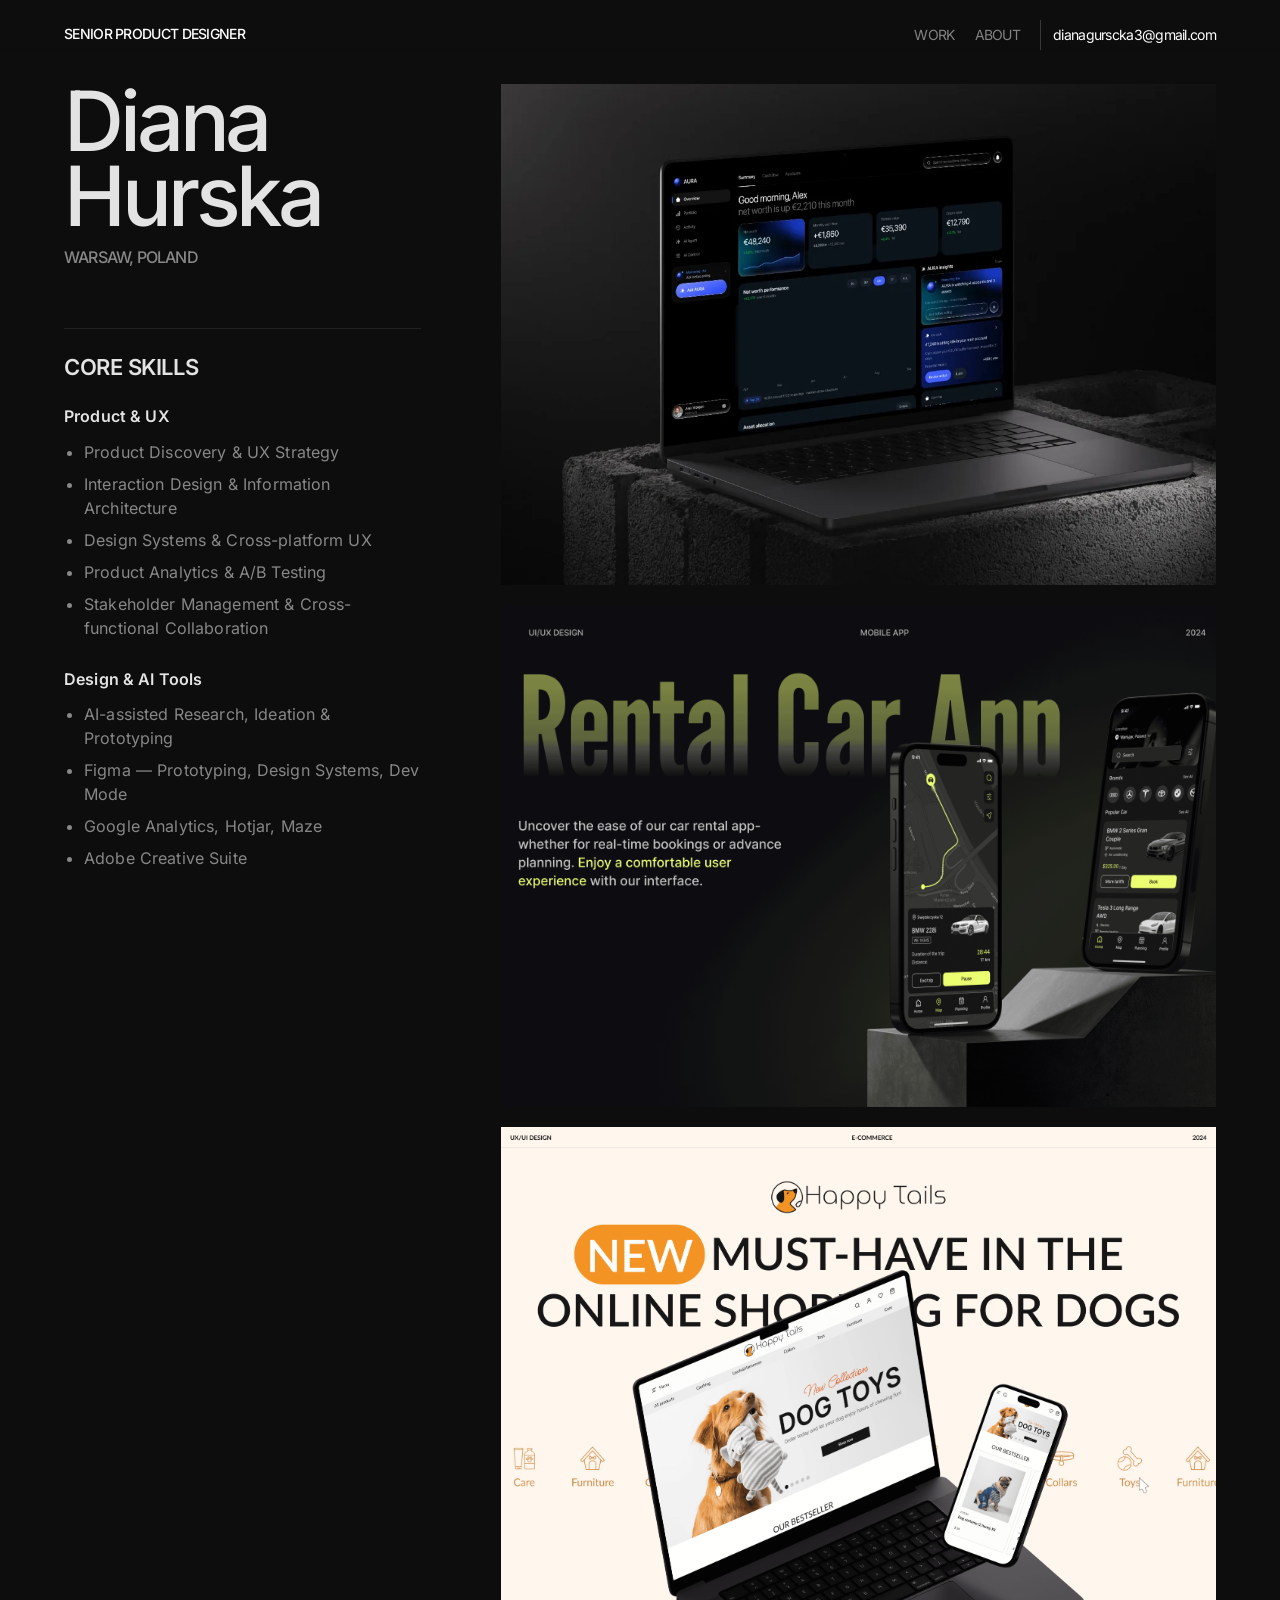
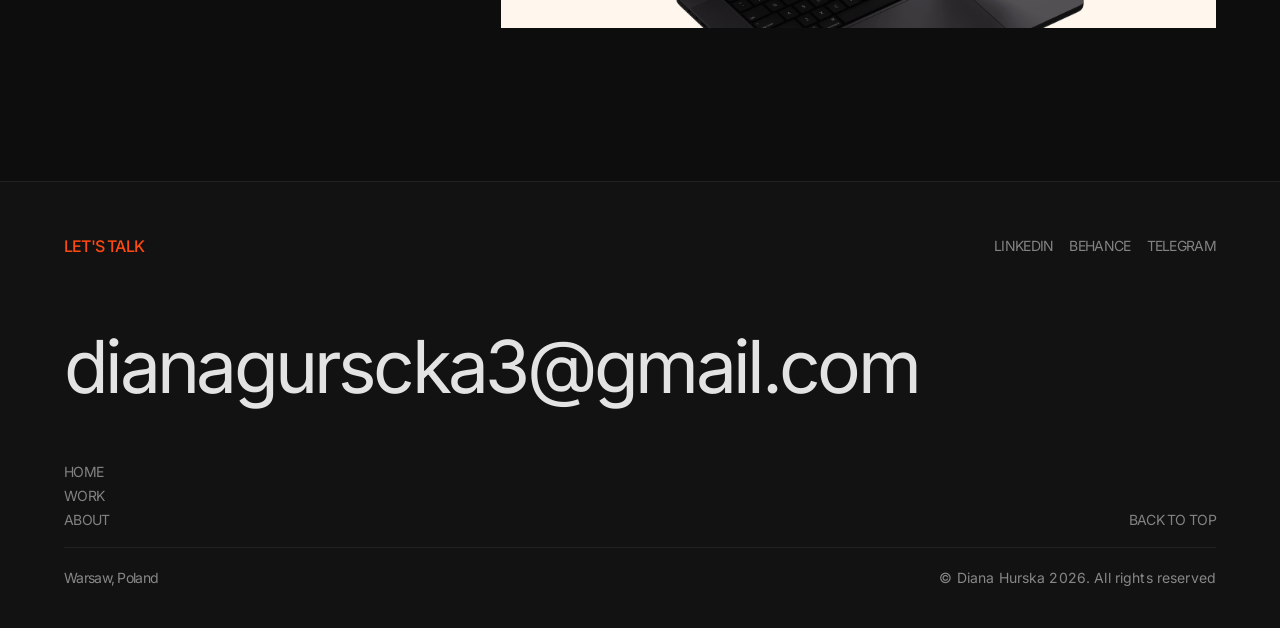
==== index.html @ 3d636f3d "Reorder social links and add home footer spacing" ====
<!doctype html>
<html lang="en">
<head>
  <meta charset="utf-8">
  <meta name="viewport" content="width=device-width, initial-scale=1">
  <title>Portfolio</title>
  <meta name="description" content="">
  <link rel="icon" href="assets/images/favicon.svg" type="image/svg+xml">
  <link rel="preconnect" href="https://fonts.googleapis.com">
  <link rel="preconnect" href="https://fonts.gstatic.com" crossorigin>
  <link href="https://fonts.googleapis.com/css2?family=Inter:wght@400;500;600;700&display=swap" rel="stylesheet">
  <link rel="preconnect" href="https://api.fontshare.com" crossorigin>
  <link href="https://api.fontshare.com/v2/css?f[]=general-sans@300&display=swap" rel="stylesheet">
  <link rel="stylesheet" href="assets/css/style.css?v=home-spacing">
</head>
<body data-page="home" id="top">
  <header id="header"></header>
  <main id="app"></main>
  <footer id="footer"></footer>
  <script src="content.js?v=social-order"></script>
  <script src="assets/js/main.js?v=selected-three"></script>
</body>
</html>
---- assets/css/style.css ----
:root {
  --bg: #0d0d0d;
  --bg-2: #121212;
  --card: #1a1a1a;
  --line: #222;
  --text: #e3e3e3;
  --muted: #878787;
  --nav: #828282;
  --dim: #636363;
  --digits: #c7c7c7;
  --accent: #FF4911;
  --gutter: 44px;
  --font: "Inter", -apple-system, BlinkMacSystemFont, "Helvetica Neue", Arial, sans-serif;
  --font-num: "General Sans", "Inter", sans-serif;
  --tight: -0.05em;
}
@media (min-width: 1200px) {
  :root { --gutter: clamp(64px, 5vw, 96px); }
}

* { box-sizing: border-box; margin: 0; padding: 0; }
html { scroll-behavior: smooth; background: var(--bg); }
body {
  background: var(--bg);
  color: var(--text);
  font-family: var(--font);
  font-size: 14px;
  line-height: 1.4;
  letter-spacing: 0.01em;
  font-optical-sizing: none;
  -webkit-font-smoothing: antialiased;
}
a { color: inherit; text-decoration: none; }
img, video { display: block; max-width: 100%; }
ul { list-style: none; }
button, input, textarea { font: inherit; color: inherit; }

.upper { text-transform: uppercase; }
.muted { color: var(--muted); }
.accent { color: var(--accent); }
.wrap { padding-inline: var(--gutter); }

/* ---------- Header ---------- */
.header {
  position: fixed; top: 0; left: 0; right: 0; z-index: 50;
  display: flex; justify-content: space-between; align-items: flex-start;
  padding: 26px var(--gutter) 18px;
  background: linear-gradient(var(--bg) 60%, rgba(13, 13, 13, 0));
  font-size: 14px; letter-spacing: var(--tight);
}
.header .brand { text-transform: uppercase; font-weight: 500; line-height: 1.2; max-width: 260px; color: #fff; }
.header .brand .nm { font-size: 16px; font-weight: 600; }
.header .brand .tag { display: block; }
.header .brand .nm { display: none; }
.header.scrolled .brand .tag, .header.compact .brand .tag { display: none; }
.header.scrolled .brand .nm, .header.compact .brand .nm { display: block; }
.nav { display: flex; align-items: center; gap: 20px; padding-top: 2px; }
.nav a { text-transform: uppercase; color: var(--nav); line-height: 1; transition: color .2s; }
.nav a:hover { color: #fafafa; }
.nav a.active { color: #fafafa; font-weight: 600; }
.nav .mail { text-transform: none; color: #fff; padding: 8px 0 8px 12px; margin-block: -8px; border-left: 1px solid #383838; }
.nav .at { display: none; font-size: 20px; font-weight: 600; color: #fff; }

/* ---------- Home ---------- */
.home { display: grid; grid-template-columns: minmax(0, 1fr) minmax(0, 2fr); gap: 0 80px; padding: 84px var(--gutter) clamp(96px, 12vw, 180px); }
.home-side { position: relative; }
.home-side .sticky {
  position: sticky; top: 84px;
  min-height: calc(100vh - 84px - 30px);
  display: flex; flex-direction: column; justify-content: space-between; gap: 48px;
}
.hero-name { font-size: 83px; line-height: .9; font-weight: 500; letter-spacing: var(--tight); }
.hero-loc { margin-top: 16px; font-size: 16px; font-weight: 500; line-height: 1; letter-spacing: var(--tight); color: var(--muted); text-transform: uppercase; }
.hero-tag-m { display: none; }
.core-skills { border-top: 1px solid var(--line); padding-top: 24px; }
.core-skills h2 { font-size: 22px; line-height: 1.3; font-weight: 600; letter-spacing: -.02em; margin-bottom: 24px; }
.core-skills h3 { font-size: 16px; line-height: 1.4; font-weight: 600; margin-bottom: 12px; }
.core-skills-group + .core-skills-group { margin-top: 28px; }
.core-skills ul { list-style: disc; padding-left: 20px; }
.core-skills li { color: var(--muted); font-size: 16px; line-height: 1.5; overflow-wrap: break-word; }
.core-skills li + li { margin-top: 8px; }

.projects { display: flex; flex-direction: column; gap: 20px; }
.project-card { position: relative; display: block; overflow: hidden; aspect-ratio: 864 / 606; background: var(--card); }
.project-card img { width: 100%; height: 100%; object-fit: cover; transition: transform .8s cubic-bezier(.2, .7, .2, 1); }
.project-card:hover img { transform: scale(1.04); }
.project-card .info {
  position: absolute; left: 0; right: 0; bottom: 0;
  display: flex; justify-content: space-between; align-items: flex-end; gap: 16px;
  padding: 24px; color: #fff;
  background: linear-gradient(transparent, rgba(0, 0, 0, .55));
  opacity: 0; transform: translateY(10px); transition: opacity .35s, transform .35s;
}
.project-card:hover .info, .project-card:focus-visible .info { opacity: 1; transform: none; }
.project-card .card-arrow { flex: none; width: 18px; height: 18px; color: #c2c2c2; opacity: 0; transform: translate(-3px, 3px); transition: opacity .35s, transform .35s; }
.project-card .card-arrow svg { display: block; width: 100%; height: 100%; }
.project-card:hover .card-arrow, .project-card:focus-visible .card-arrow { opacity: 1; transform: none; }
.project-card .info h3 { font-size: 18px; font-weight: 600; line-height: 1; letter-spacing: var(--tight); color: #fafafa; }
.project-card .info p { font-size: 14px; font-weight: 500; line-height: 1; letter-spacing: var(--tight); color: #ebebeb; }
.project-card .info p span { font-weight: 400; color: #949494; }

/* ---------- Sections ---------- */
.section { padding: 0 var(--gutter); }
.section-inner { border-top: 1px solid var(--line); padding-top: 28px; }
.section-title { font-size: 16px; line-height: 1; letter-spacing: var(--tight); text-transform: uppercase; font-weight: 500; margin-bottom: 40px; }

/* Recent */
.recent { padding-top: 120px; }
.recent-head { display: grid; grid-template-columns: 1fr auto; gap: 8px 24px; margin-bottom: 64px; }
.recent-head h2 { font-size: 20px; font-weight: 600; line-height: 1.4; letter-spacing: -0.02em; }
.tags { display: flex; color: var(--dim); font-size: 16px; letter-spacing: var(--tight); }
.tags span { padding: 0 12px; border-left: 1px solid #383838; }
.tags span:first-child { padding-left: 0; border: 0; }
.visit { display: inline-flex; gap: 6px; align-items: center; font-size: 16px; line-height: 1; letter-spacing: var(--tight); color: #949494; transition: color .2s; }
.visit:hover { color: var(--text); }
.visit svg { width: 10px; height: 10px; }
.recent-media { position: relative; aspect-ratio: 16 / 9; overflow: hidden; background: var(--card); cursor: pointer; }
.recent-media img, .recent-media video { width: 100%; height: 100%; object-fit: cover; }
.play {
  position: absolute; left: 50%; top: 50%; width: 52px; height: 52px; margin: -26px 0 0 -26px;
  border-radius: 50%; background: rgba(60, 60, 60, .75); backdrop-filter: blur(8px);
  display: grid; place-items: center; border: 0; cursor: pointer; transition: transform .2s;
}
.play:hover { transform: scale(1.08); }
.play svg { width: 16px; height: 16px; margin-left: 3px; fill: #fff; }
.recent-media.playing .play { display: none; }

/* Timeline */
.timeline { padding-top: 200px; }
.timeline-list { max-width: calc(66.66% + 27px); }
.tl-row {
  display: grid; grid-template-columns: 140px 1fr auto; align-items: center;
  border-bottom: 1px solid #1d1d1d; padding: 4px 8px 4px 0; font-size: 16px; line-height: 1.8; letter-spacing: 0.01em;
}
.tl-row + .tl-row { margin-top: 10px; }
.tl-row .yr { border-left: 1px solid #383838; padding: 2px 14px; color: var(--muted); }
.tl-row .co { display: flex; align-items: center; gap: 8px; color: var(--muted); }
.tl-row .rl { color: var(--text); }
.tl-row.current { margin-top: 80px; }
.tl-row.current .yr { border-color: var(--accent); color: var(--accent); }
.logo-dot { width: 14px; height: 14px; border-radius: 50%; background: #c2c2c2; color: #000; font-size: 9px; font-weight: 700; display: grid; place-items: center; flex: none; }
.logo-img { width: 14px; height: 14px; object-fit: contain; flex: none; }

/* Numbers */
.numbers { padding-top: 140px; }
/* Each digit column scrolls 0 → target in 3.6s after a short delay;
   the blocks fade up 14px with a small stagger. */
.numbers-grid { display: flex; justify-content: flex-end; flex-wrap: wrap; gap: 40px 96px; }
.num { display: flex; flex-direction: column; opacity: 0; transform: translateY(14px); transition: opacity .6s ease-out, transform .6s ease-out; }
.num.in { opacity: 1; transform: none; }
.num:nth-child(2) { transition-delay: .08s; }
.num:nth-child(3) { transition-delay: .16s; }
.num .val {
  display: flex; align-items: flex-start; overflow: hidden; height: 1em;
  font-family: var(--font-num); font-size: 154px; line-height: 1; font-weight: 300;
  font-variant-numeric: tabular-nums lining-nums; color: var(--digits); user-select: none;
}
.num .val .sfx { color: var(--accent); font-size: .48em; line-height: 1.2; margin-left: .04em; }
.num .lbl { color: var(--muted); font-size: 14px; line-height: 1.8; margin-top: 4px; }
.digit { display: inline-flex; justify-content: center; width: .65em; height: 1em; }
.digit + .digit { margin-left: -.17em; }
.digit > span { display: flex; flex-direction: column; will-change: transform; transition: transform 3.6s cubic-bezier(.5, .1, .2, .9) .175s; }
.digit > span > span { height: 1em; line-height: 1; margin-bottom: 1px; display: flex; align-items: center; justify-content: center; }

/* Stack */
.stack { padding-top: 140px; }
.stack-grid { display: grid; grid-template-columns: repeat(4, 1fr); gap: 4px; }
.stack-card { background: var(--card); padding: 22px; min-height: 186px; display: flex; flex-direction: column; justify-content: space-between; transition: background .25s; }
.stack-card:hover { background: #222; }
.stack-card.wide { grid-column: span 2; }
.stack-card .ic { width: 28px; height: 28px; }
.stack-card .ic-letter { width: 28px; height: 28px; border-radius: 8px; background: #e3e3e3; color: #000; font-weight: 600; display: grid; place-items: center; }
.stack-card h4 { font-weight: 400; font-size: 16px; line-height: 1.8; letter-spacing: 0.01em; margin-bottom: 0; }
.stack-card p { color: var(--muted); font-size: 14px; line-height: 1.8; letter-spacing: 0.01em; }
.stack-card.empty { background: transparent; border: 1px solid var(--line); position: relative; overflow: hidden; }
.stack-card.empty::before, .stack-card.empty::after {
  content: ""; position: absolute; left: 50%; top: 50%; width: 150%; height: 1px; background: var(--line);
}
.stack-card.empty::before { transform: translate(-50%, -50%) rotate(31deg); }
.stack-card.empty::after { transform: translate(-50%, -50%) rotate(-31deg); }

/* Elsewhere */
.elsewhere { padding-top: 140px; padding-bottom: 140px; }
.social-row {
  display: flex; justify-content: space-between; align-items: baseline;
  border-bottom: 1px solid var(--line); padding: 8px 0 4px;
}
.social-row .lbl { font-size: 44px; line-height: 1.3; letter-spacing: var(--tight); transition: color .25s, transform .4s; }
.social-row .hdl { color: var(--dim); font-size: 16px; line-height: 1.3; letter-spacing: var(--tight); }
.social-row:hover .lbl { color: var(--muted); transform: translateX(8px); }

/* ---------- Footer ---------- */
.footer { background: var(--bg-2); padding: 56px var(--gutter) 40px; margin-top: 0; border-top: 1px solid var(--line); }
.footer-top { display: flex; justify-content: space-between; align-items: center; gap: 20px; flex-wrap: wrap; }
.footer-top .lt { color: var(--accent); text-transform: uppercase; font-weight: 500; font-size: 16px; line-height: 1; letter-spacing: var(--tight); }
.footer-socials { display: flex; gap: 16px; flex-wrap: wrap; font-size: 14px; line-height: 1; letter-spacing: var(--tight); color: var(--nav); text-transform: uppercase; }
.footer-socials a:hover { color: var(--text); }
.footer-mail { display: inline-block; margin: 66px 0 50px; font-size: 73px; line-height: 1.3; letter-spacing: var(--tight); word-break: break-word; transition: color .25s; }
.footer-mail:hover { color: var(--muted); }
.footer-mid { display: flex; justify-content: space-between; align-items: flex-end; font-size: 14px; line-height: 1; letter-spacing: var(--tight); text-transform: uppercase; color: var(--nav); padding-bottom: 20px; border-bottom: 1px solid var(--line); }
.footer-mid nav { display: flex; flex-direction: column; gap: 10px; }
.footer-mid a:hover { color: var(--text); }
.footer-bot { display: flex; justify-content: space-between; gap: 16px; flex-wrap: wrap; padding-top: 20px; font-size: 14px; line-height: 1.4; letter-spacing: var(--tight); color: var(--muted); }
.footer-bot span:last-child { letter-spacing: 0.01em; }

/* ---------- About ---------- */
.page { padding-top: 84px; }
.page-title { font-size: 38px; line-height: 1; letter-spacing: var(--tight); font-weight: 500; text-transform: uppercase; padding: 0 var(--gutter) 28px; border-bottom: 1px solid var(--line); }
.about-grid { display: grid; grid-template-columns: minmax(0, 1fr) minmax(0, 1fr); gap: 40px; padding: 18px var(--gutter) 0; }
.about-bio { display: grid; grid-template-columns: 68px 1fr; max-width: 520px; }
.about-bio .lbl { color: var(--muted); text-transform: uppercase; font-size: 14px; line-height: 1.8; }
.about-bio p { font-size: 14px; line-height: 1.8; max-width: 380px; }
.about-socials { display: flex; gap: 16px; flex-wrap: wrap; border-top: 1px solid var(--line); margin-top: 40px; padding-top: 16px; font-size: 14px; line-height: 1; letter-spacing: var(--tight); color: var(--nav); text-transform: uppercase; max-width: 380px; }
.about-socials a:hover { color: var(--text); }
.portrait-wrap { position: relative; justify-self: end; width: 320px; padding: 0 0 60px 80px; }
.portrait-frame { position: absolute; left: 0; top: 60px; width: 312px; height: 440px; border: 1px solid var(--line); overflow: hidden; }
.portrait-frame::before, .portrait-frame::after { content: ""; position: absolute; left: 50%; top: 50%; width: 180%; height: 1px; background: var(--line); }
.portrait-frame::before { transform: translate(-50%, -50%) rotate(55deg); }
.portrait-frame::after { transform: translate(-50%, -50%) rotate(-55deg); }
.portrait-wrap img { position: relative; width: 314px; aspect-ratio: 314 / 440; object-fit: cover; }
.portrait-wrap { width: 394px; }
.page { overflow-x: hidden; }
.about-grid > div:first-child { position: relative; z-index: 2; }
.marquee { overflow: hidden; width: 100vw; margin: 44px 0 0 calc(var(--gutter) * -1); pointer-events: none; }
.marquee-track { display: flex; width: max-content; animation: marquee 30s linear infinite; }
.marquee-track span { color: var(--accent); text-transform: uppercase; font-size: 20px; line-height: 1; letter-spacing: var(--tight); padding: 0 0 0 54px; white-space: nowrap; }
@keyframes marquee { to { transform: translateX(-50%); } }

.touch { display: block; padding: 60px var(--gutter) 120px; }
.touch h2 { font-size: 38px; line-height: 1; letter-spacing: var(--tight); font-weight: 500; text-transform: uppercase; margin-bottom: 30px; }
.form { display: flex; flex-direction: column; max-width: 880px; }
.form input, .form textarea { background: transparent; border: 0; border-bottom: 1px solid var(--line); padding: 14px 0; outline: none; font-size: 16px; resize: none; }
.form input::placeholder, .form textarea::placeholder { color: var(--muted); }
.form input:focus, .form textarea:focus { border-color: #555; }
.form textarea { height: 140px; padding-top: 22px; }
.form button { align-self: flex-start; background: none; border: 0; cursor: pointer; margin-top: 40px; font-size: 24px; line-height: 1.2; letter-spacing: -0.04em; color: #fff; text-transform: uppercase; display: flex; gap: 10px; align-items: center; }
.form button svg { width: 14px; height: 14px; transition: transform .25s; }
.form button:hover svg { transform: translate(3px, -3px); }
.form .status { margin-top: 16px; color: var(--muted); }

/* ---------- Project page ---------- */
.p-hero { padding: 84px var(--gutter) 0; }
.p-hero .cover { aspect-ratio: 1352 / 780; overflow: hidden; background: var(--card); }
.p-hero .cover img { width: 100%; height: 100%; object-fit: cover; }
.p-head { display: flex; justify-content: space-between; align-items: center; padding: 60px var(--gutter) 22px; }
.p-head h1 { font-size: 38px; line-height: 1; letter-spacing: var(--tight); font-weight: 500; }
.p-meta { display: flex; gap: 0; padding: 22px var(--gutter); border-top: 1px solid var(--line); margin: 0 var(--gutter); padding-inline: 0; }
.p-meta div { flex: 1; color: var(--muted); font-size: 16px; line-height: 1.1; letter-spacing: normal; }
.p-meta div:last-child { flex: .9; }
.p-meta b { color: var(--text); font-weight: 400; margin-left: 6px; }
.p-about { display: grid; grid-template-columns: 1fr 1fr; gap: 40px; padding: 100px var(--gutter) 80px; }
.p-about .lbl { color: #949494; font-size: 16px; line-height: 1; letter-spacing: var(--tight); }
.p-about p { font-size: 16px; line-height: 1.8; max-width: 680px; justify-self: end; }
.p-about p b { font-weight: 700; }
.blocks { display: flex; flex-direction: column; gap: 8px; padding: 0 var(--gutter); }
.blk-img img, .blk-pair img, .blk-split img { width: 100%; height: 100%; object-fit: cover; background: var(--card); }
.blk-img { aspect-ratio: 1352 / 780; overflow: hidden; }
.blk-pair { display: grid; grid-template-columns: 1fr 1fr; gap: 8px; }
.blk-pair > div { aspect-ratio: 672 / 712; overflow: hidden; }
.blk-text { padding: 36px 0 120px; max-width: 900px; }
.blk-text h3 { font-size: 20px; font-weight: 600; line-height: 1.4; letter-spacing: -0.02em; margin-bottom: 26px; }
.blk-text p { font-size: 16px; line-height: 1.8; }
.blk-quote { padding: 120px 0; max-width: 960px; }
.blk-quote p { font-size: 22px; font-weight: 500; line-height: 1.7; letter-spacing: normal; }
.blk-quote span { display: block; margin-top: 28px; color: var(--muted); font-size: 14px; line-height: 1.8; }
.blk-split { display: grid; grid-template-columns: 1fr 1fr; gap: 150px; align-items: end; padding: 60px 0 120px; }
.blk-split > div:first-child { aspect-ratio: 678 / 576; overflow: hidden; }
.blk-split h3 { font-size: 20px; font-weight: 600; line-height: 1.4; letter-spacing: -0.02em; margin-bottom: 26px; }
.blk-split p { color: var(--muted); font-size: 16px; line-height: 1.8; max-width: 460px; }
.blk-video video { width: 100%; }
.more { display: grid; grid-template-columns: 1fr 1fr; gap: 40px; padding: 40px var(--gutter) 100px; margin: 40px var(--gutter) 0; border-top: 1px solid var(--line); padding-inline: 0; }
.more h3 { font-size: 20px; font-weight: 600; line-height: 1.4; letter-spacing: -0.02em; }
.more-list { display: grid; grid-template-columns: 1fr 1fr; gap: 12px; }
.more-list a { aspect-ratio: 334 / 230; overflow: hidden; display: block; background: var(--card); }
.more-list img { width: 100%; height: 100%; object-fit: cover; transition: transform .6s; }
.more-list a:hover img { transform: scale(1.05); }

/* ---------- Reveal on scroll ---------- */
.reveal { opacity: 0; transform: translateY(30px); transition: opacity .9s ease, transform .9s cubic-bezier(.2, .7, .2, 1); }
.reveal.in { opacity: 1; transform: none; }
@media (prefers-reduced-motion: reduce) {
  .reveal, .num { opacity: 1; transform: none; transition: none; }
  .digit > span { transition: none; }
  .project-card .info, .project-card .card-arrow { transition: none; }
  .marquee-track { animation: none; }
  html { scroll-behavior: auto; }
}

/* ---------- Tablet ---------- */
@media (max-width: 1100px) {
  :root { --gutter: 28px; }
  .home { gap: 0 40px; }
  .hero-name { font-size: 57px; }
  .num .val { font-size: 95px; }
  .num .val .sfx { font-size: .63em; }
  .footer-mail { font-size: 52px; }
  .stack-grid { grid-template-columns: repeat(2, 1fr); }
  .blk-split { gap: 60px; }
}

/* ---------- Mobile ---------- */
@media (max-width: 760px) {
  :root { --gutter: 16px; }
  .header { padding-top: 24px; font-size: 14px; align-items: center; }
  .header .brand { display: none; }
  .header.scrolled .brand { display: block; order: 0; }
  .header.compact .brand { display: block; }
  .header { justify-content: space-between; }
  .nav { gap: 20px; width: 100%; justify-content: flex-start; }
  .header.scrolled .nav, .header.compact .nav { width: auto; }
  .nav .mail { display: none; }
  .nav .at { display: block; margin-left: auto; }
  .header.scrolled .nav .at, .header.compact .nav .at { display: none; }

  .home { grid-template-columns: 1fr; padding-top: 72px; }
  .home-side .sticky { display: contents; }
  .hero { order: 1; }
  .projects { order: 2; }
  .core-skills { order: 3; }
  .hero-name { font-size: 50px; }
  .hero-tag-m { display: block; text-transform: uppercase; font-size: 16px; line-height: 1.4; letter-spacing: var(--tight); margin-top: 24px; font-weight: 500; color: #fff; }
  .hero-loc { margin-top: 40px; }
  .recent-head h2 { font-size: 18px; }
  .projects {
    flex-direction: row; overflow-x: auto; scroll-snap-type: x mandatory; gap: 8px;
    margin: 50px calc(var(--gutter) * -1) 80px; padding: 0 var(--gutter);
    scrollbar-width: none;
  }
  .projects::-webkit-scrollbar { display: none; }
  .project-card { flex: 0 0 88%; scroll-snap-align: start; }
  .project-card .info { opacity: 1; transform: none; padding: 16px; }
  .project-card .card-arrow { opacity: 1; transform: none; }
  .home-side { display: contents; }

  .recent { padding-top: 60px; }
  .recent-head { grid-template-columns: 1fr; margin-bottom: 30px; }
  .recent-head .visit { justify-self: end; margin-top: 20px; }
  .timeline { padding-top: 80px; }
  .timeline-list { max-width: none; }
  .tl-row { grid-template-columns: 1fr 1fr; padding: 12px 0; font-size: 16px; }
  .tl-row .rl { grid-column: 2; margin-top: 10px; }
  .tl-row .yr { grid-row: span 2; align-self: start; }
  .numbers { padding-top: 80px; }
  .numbers-grid { flex-direction: column; gap: 40px; }
  .numbers-grid { justify-content: flex-start; }
  .num .val { font-size: 105px; }
  .num .val .sfx { font-size: .52em; }
  .stack { padding-top: 80px; }
  .stack-grid { grid-template-columns: 1fr 1fr; }
  .stack-card.wide { grid-column: span 2; }
  .elsewhere { padding: 80px var(--gutter) 80px; }
  .social-row .lbl { font-size: 27px; }

  .footer-mail { font-size: 28px; margin: 50px 0 40px; }
  .footer { padding: 40px var(--gutter) 24px; }
  .footer-top { flex-direction: column; align-items: flex-start; gap: 30px; }
  .footer-socials { display: flex; gap: 24px; }


  .about-grid { grid-template-columns: 1fr; }
  .portrait-wrap { justify-self: start; width: 100%; max-width: 394px; padding-left: 40px; }
  .portrait-frame { width: calc(100% - 40px); height: auto; aspect-ratio: 314 / 440; top: 40px; }
  .portrait-wrap img { width: 100%; }
  .marquee { margin-top: 30px; }
  .touch { grid-template-columns: 1fr; gap: 20px; padding-bottom: 80px; }

  .p-hero { padding-top: 72px; }
  .p-meta { flex-direction: column; gap: 10px; }
  .p-about { grid-template-columns: 1fr; padding: 40px var(--gutter); gap: 16px; }
  .p-about p { justify-self: start; }
  .blk-pair { grid-template-columns: 1fr; }
  .blk-text { padding: 30px 0 60px; }
  .blk-quote { padding: 60px 0; }
  .blk-quote p { font-size: 18px; }
  .blk-split { grid-template-columns: 1fr; gap: 30px; padding: 30px 0 60px; }
  .more { grid-template-columns: 1fr; }
}
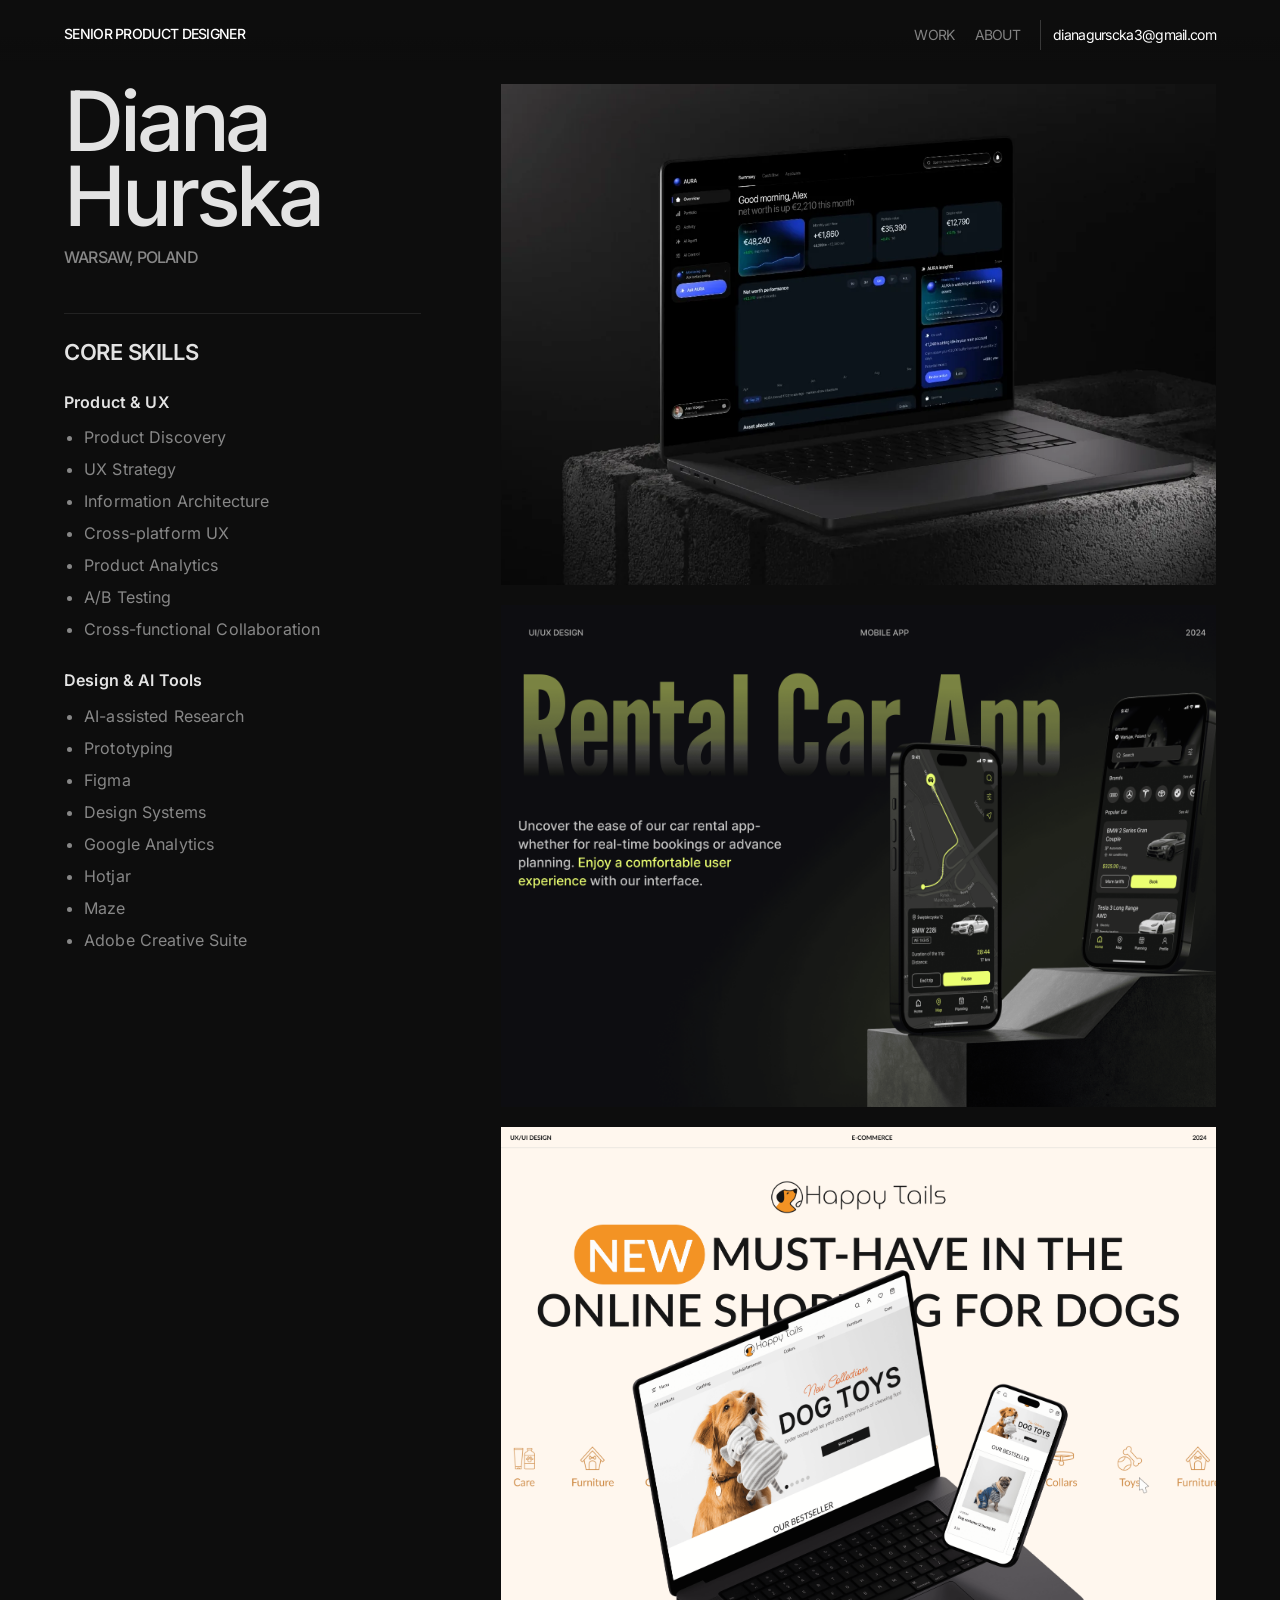
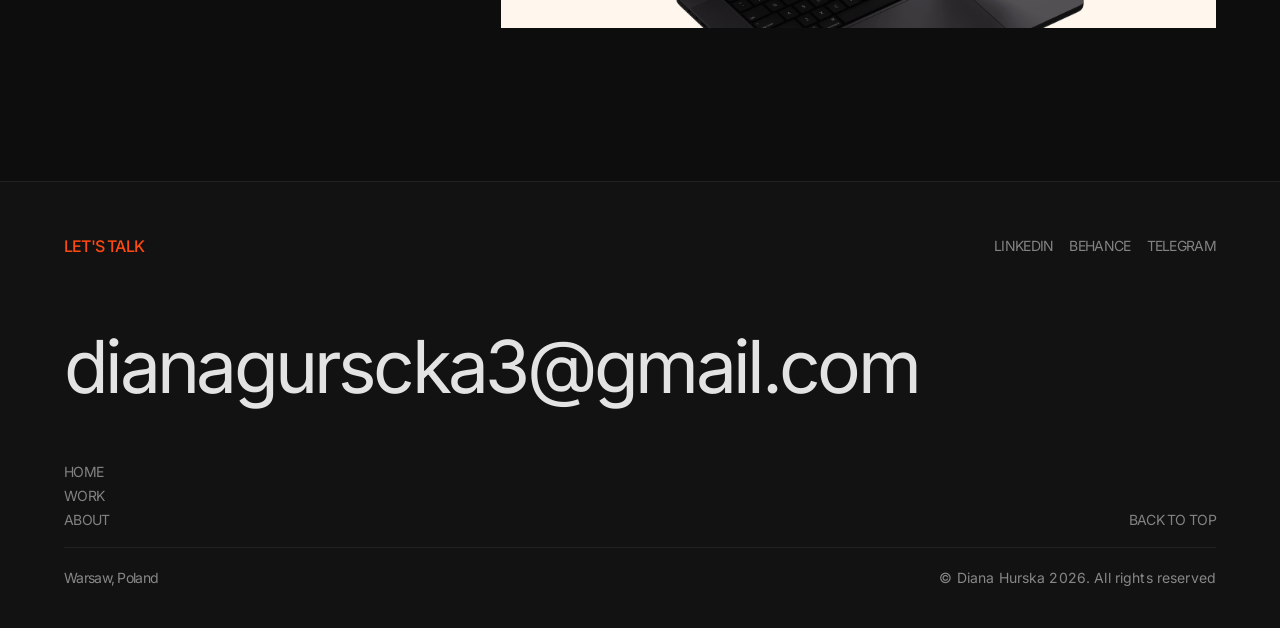
==== commit 18deb1c0: "Update core skills copy and list each skill separately" ====
--- a/index.html
+++ b/index.html
@@ -17,7 +17,7 @@
   <header id="header"></header>
   <main id="app"></main>
   <footer id="footer"></footer>
-  <script src="content.js?v=social-order"></script>
+  <script src="content.js?v=core-skills"></script>
   <script src="assets/js/main.js?v=selected-three"></script>
 </body>
 </html>
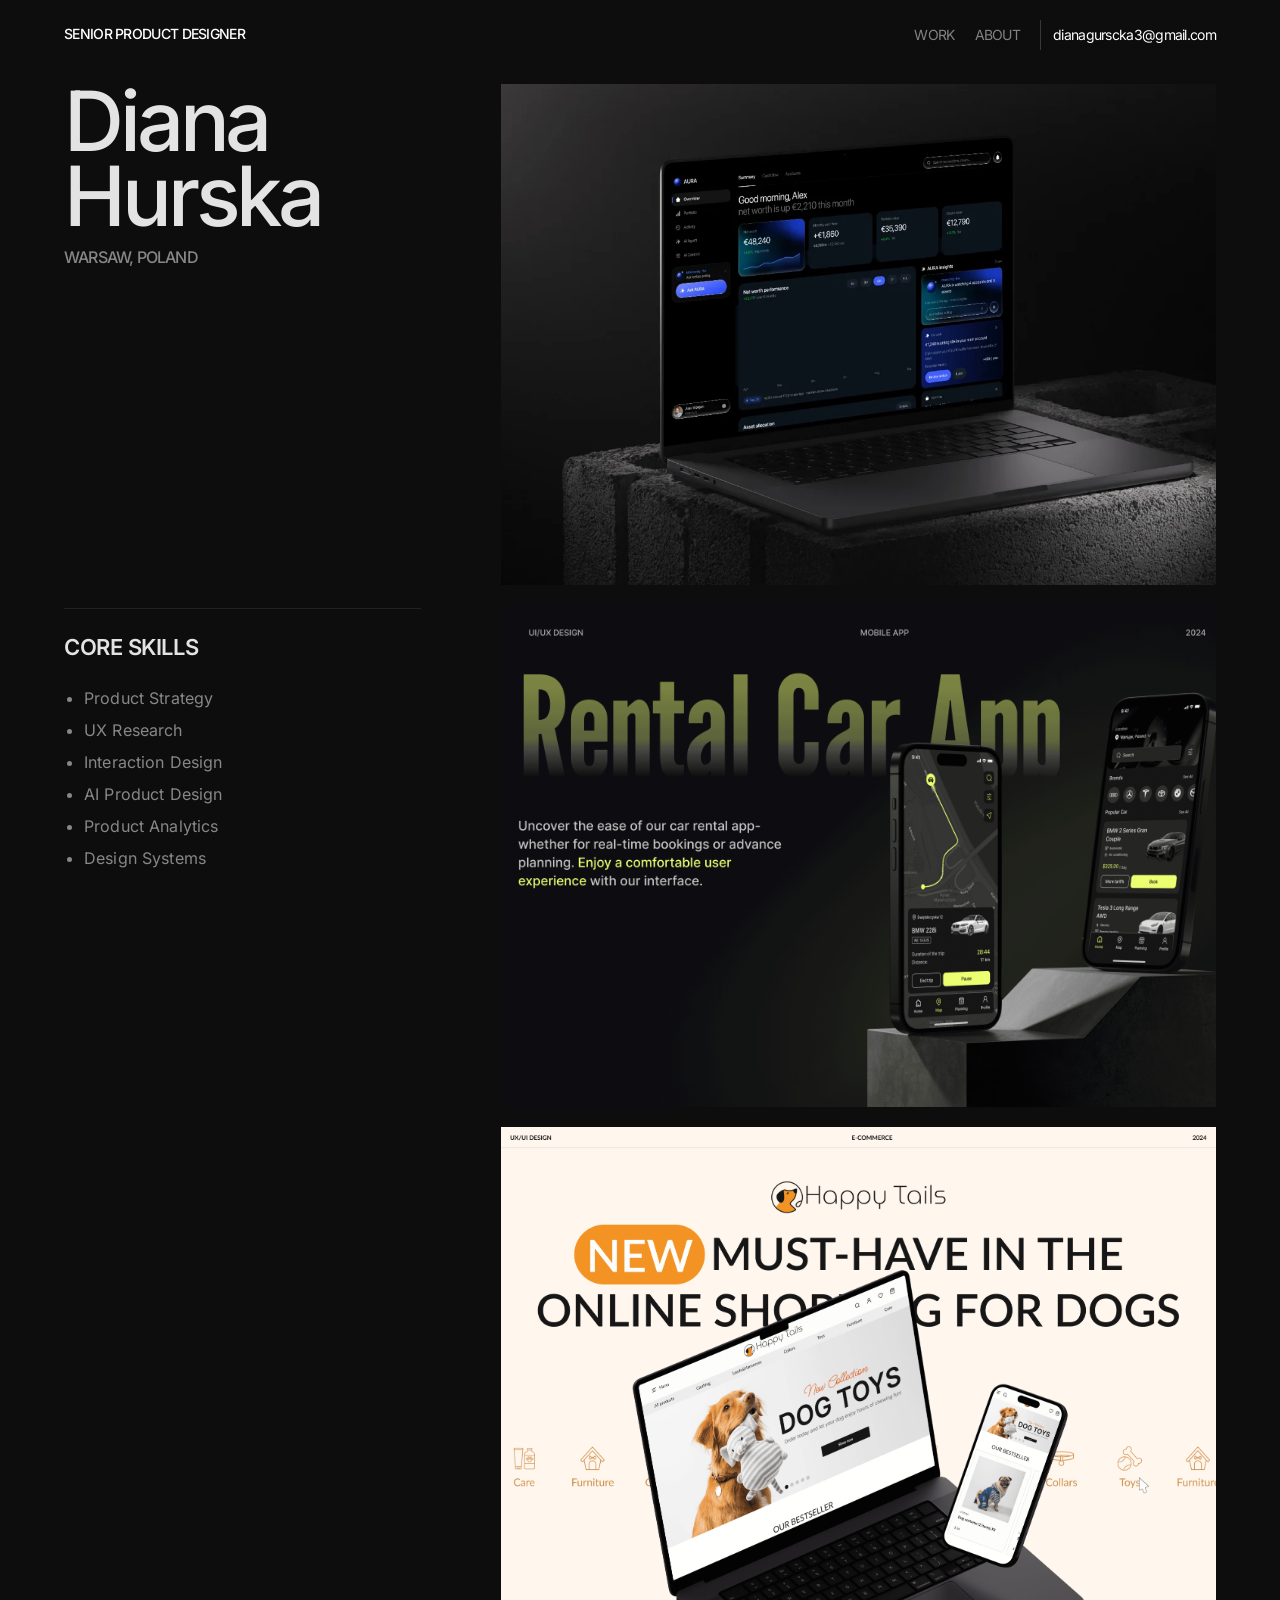
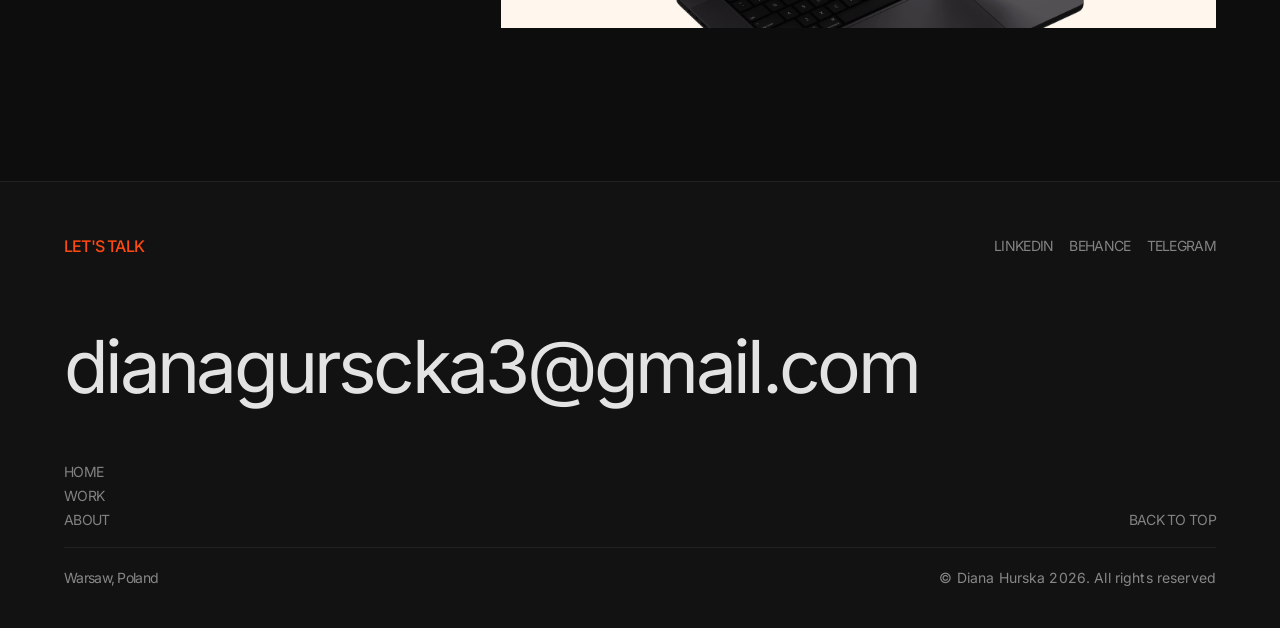
==== commit 12797f21: "Replace core skills with six focused design skills" ====
--- a/index.html
+++ b/index.html
@@ -17,7 +17,7 @@
   <header id="header"></header>
   <main id="app"></main>
   <footer id="footer"></footer>
-  <script src="content.js?v=core-skills"></script>
-  <script src="assets/js/main.js?v=selected-three"></script>
+  <script src="content.js?v=core-skills-six"></script>
+  <script src="assets/js/main.js?v=core-skills-six"></script>
 </body>
 </html>
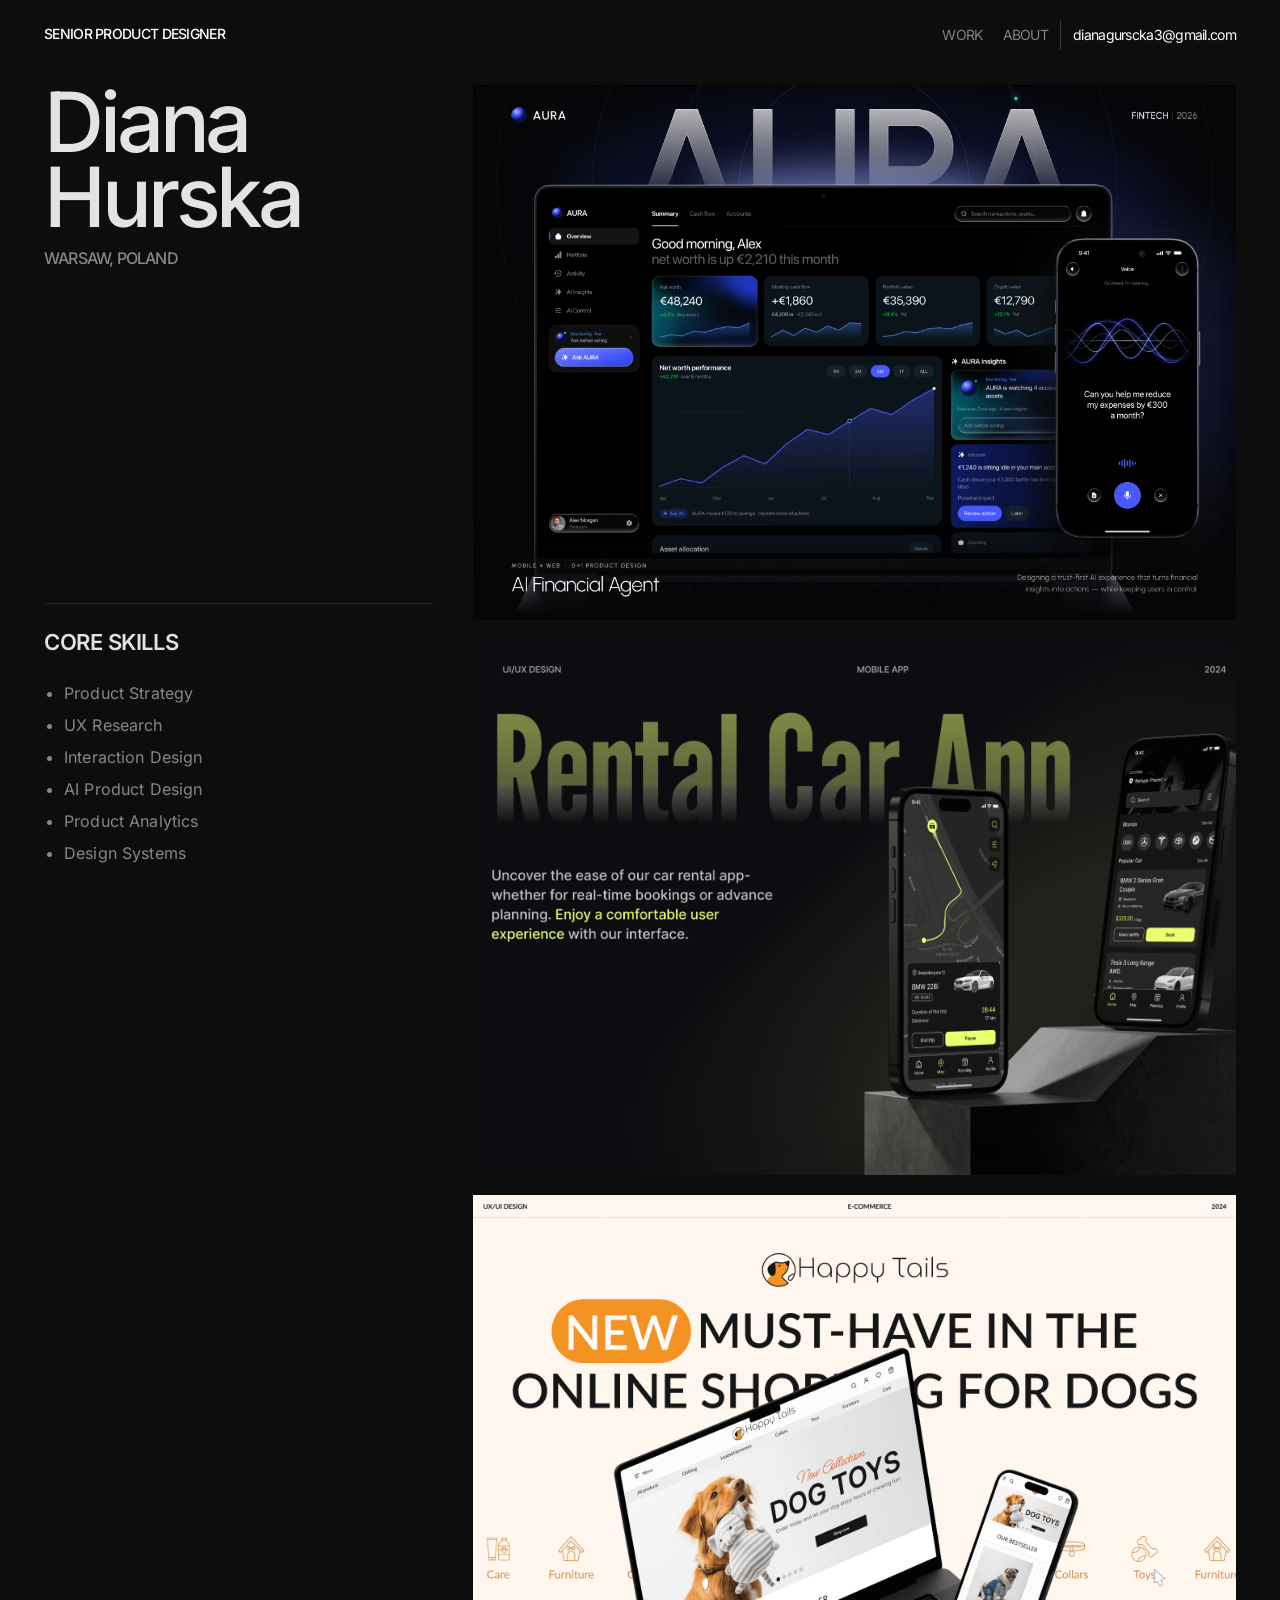
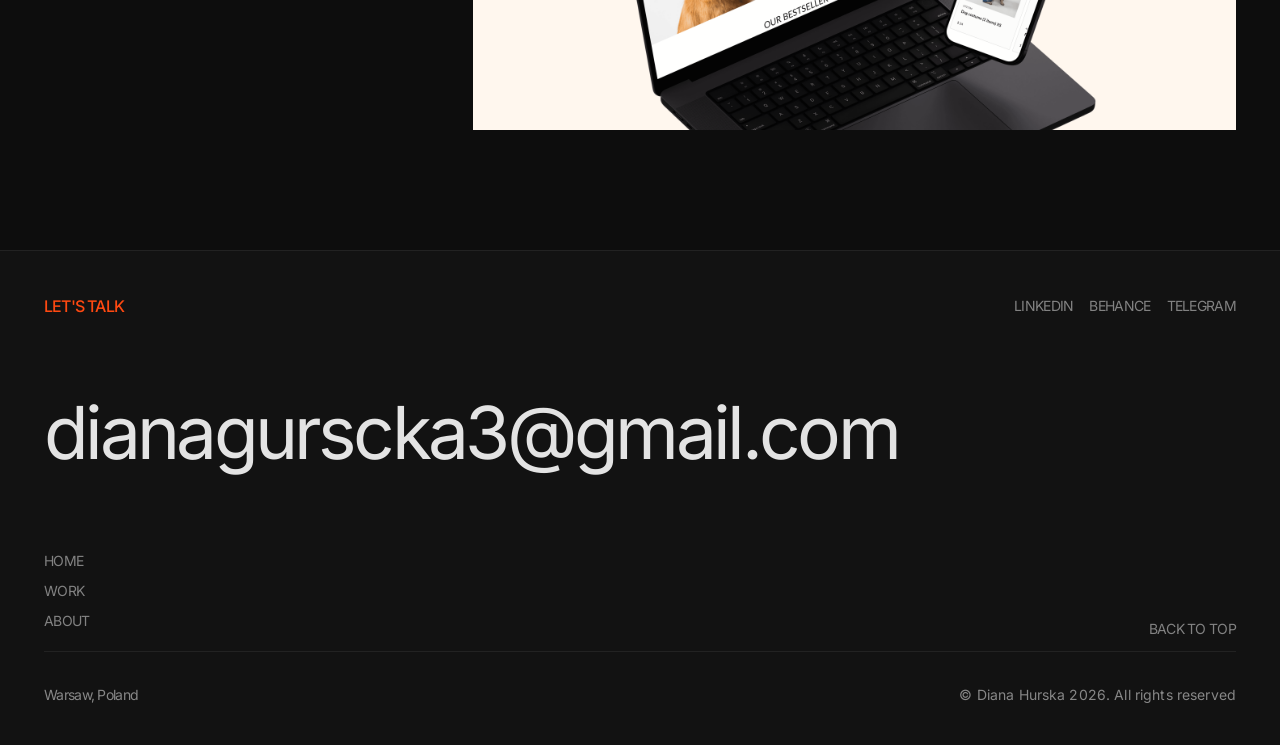
==== commit c8f2cec9: "Match desktop page spacing to the Prysm reference" ====
--- a/index.html
+++ b/index.html
@@ -11,13 +11,13 @@
   <link href="https://fonts.googleapis.com/css2?family=Inter:wght@400;500;600;700&display=swap" rel="stylesheet">
   <link rel="preconnect" href="https://api.fontshare.com" crossorigin>
   <link href="https://api.fontshare.com/v2/css?f[]=general-sans@300&display=swap" rel="stylesheet">
-  <link rel="stylesheet" href="assets/css/style.css?v=home-spacing">
+  <link rel="stylesheet" href="assets/css/style.css?v=prysm-spacing">
 </head>
 <body data-page="home" id="top">
   <header id="header"></header>
   <main id="app"></main>
   <footer id="footer"></footer>
-  <script src="content.js?v=core-skills-six"></script>
+  <script src="content.js?v=aura-hero-cover"></script>
   <script src="assets/js/main.js?v=core-skills-six"></script>
 </body>
 </html>
--- a/assets/css/style.css
+++ b/assets/css/style.css
@@ -13,9 +13,6 @@
   --font: "Inter", -apple-system, BlinkMacSystemFont, "Helvetica Neue", Arial, sans-serif;
   --font-num: "General Sans", "Inter", sans-serif;
   --tight: -0.05em;
-}
-@media (min-width: 1200px) {
-  :root { --gutter: clamp(64px, 5vw, 96px); }
 }
 
 * { box-sizing: border-box; margin: 0; padding: 0; }
@@ -375,3 +372,78 @@
   .blk-split { grid-template-columns: 1fr; gap: 30px; padding: 30px 0 60px; }
   .more { grid-template-columns: 1fr; }
 }
+
+/* Prysm desktop geometry: 1500px pages and 1410px header/footer content. */
+@media (min-width: 810px) {
+  :root {
+    --site-max: 1500px;
+    --chrome-max: 1410px;
+    --desktop-gutter: 20px;
+    --gutter: var(--desktop-gutter);
+    --chrome-gutter: 44px;
+  }
+  .header {
+    height: 69px;
+    padding: 0 max(var(--chrome-gutter), calc((100% - var(--chrome-max)) / 2));
+    align-items: center;
+  }
+  .nav { gap: 4px; padding-top: 0; }
+  .nav a:not(.mail):not(.at) { padding: 8px; }
+  .nav .mail { margin-block: 0; }
+
+  .home, .section { max-width: var(--site-max); margin-inline: auto; }
+  .home {
+    grid-template-columns: minmax(0, 1fr) minmax(0, 64%);
+    gap: 0;
+    padding-top: 85px;
+    padding-bottom: 120px;
+  }
+  .home-side .sticky {
+    top: 85px;
+    height: 100vh;
+    min-height: 0;
+    max-width: 450px;
+    padding: 0 40px 120px 0;
+  }
+  .project-card .info { padding: 30px 3%; }
+
+  .footer {
+    padding: 40px max(var(--chrome-gutter), calc((100% - var(--chrome-max)) / 2));
+  }
+  .footer-top { min-height: 30px; }
+  .footer-mail { display: block; margin-block: 65px; }
+  .footer-mid { position: relative; padding-bottom: 16px; border-bottom: 0; }
+  .footer-mid::after { content: ""; position: absolute; inset: auto 0 0; height: 1px; background: var(--line); }
+  .footer-mid nav { gap: 0; }
+  .footer-mid nav a { padding-block: 8px; }
+  .footer-bot { padding-top: 33px; }
+
+  .page { padding-top: 100px; }
+  .page-title { max-width: var(--site-max); margin-inline: auto; padding-bottom: 80px; }
+  .about-grid { max-width: var(--site-max); margin: 14px auto 0; padding-top: 16px; }
+  .marquee { margin-left: calc((min(100vw, var(--site-max)) - 100vw) / 2 - var(--gutter)); }
+  .touch { max-width: var(--site-max); margin-inline: auto; padding: 100px 40px 80px; }
+  .touch h2 { margin-bottom: 38px; }
+
+  /* Shared outer spacing also applies to the older project routes. */
+  body[data-page="project"] #app:not(.aura-case):not(.case-study) { max-width: var(--site-max); margin-inline: auto; }
+  .p-hero { padding-top: 120px; }
+  .p-head { padding-top: 74px; padding-bottom: 29px; }
+  .p-meta { padding-block: 16px; }
+  .p-about { padding-top: 80px; padding-bottom: 140px; }
+  .blocks { gap: 0; }
+  .blocks > * + .blk-img, .blocks > * + .blk-pair, .blocks > * + .blk-video { margin-top: 140px; }
+  .blk-text { padding: 24px 0 0; }
+  .blk-text h3, .blk-split h3 { margin-bottom: 19px; }
+  .blk-quote { margin-top: 140px; padding-block: 0; }
+  .blk-split { margin-top: 140px; padding-block: 0; }
+  .more { margin-top: 140px; margin-bottom: 60px; padding-block: 44px; }
+}
+@media (min-width: 810px) and (max-width: 1199px) {
+  body[data-page="home"], body[data-page="work"] { --chrome-gutter: 20px; }
+  .home-side .sticky { padding-right: 30px; }
+  .touch { padding-inline: 20px; }
+}
+@media (min-width: 1200px) {
+  :root { --desktop-gutter: 44px; }
+}
